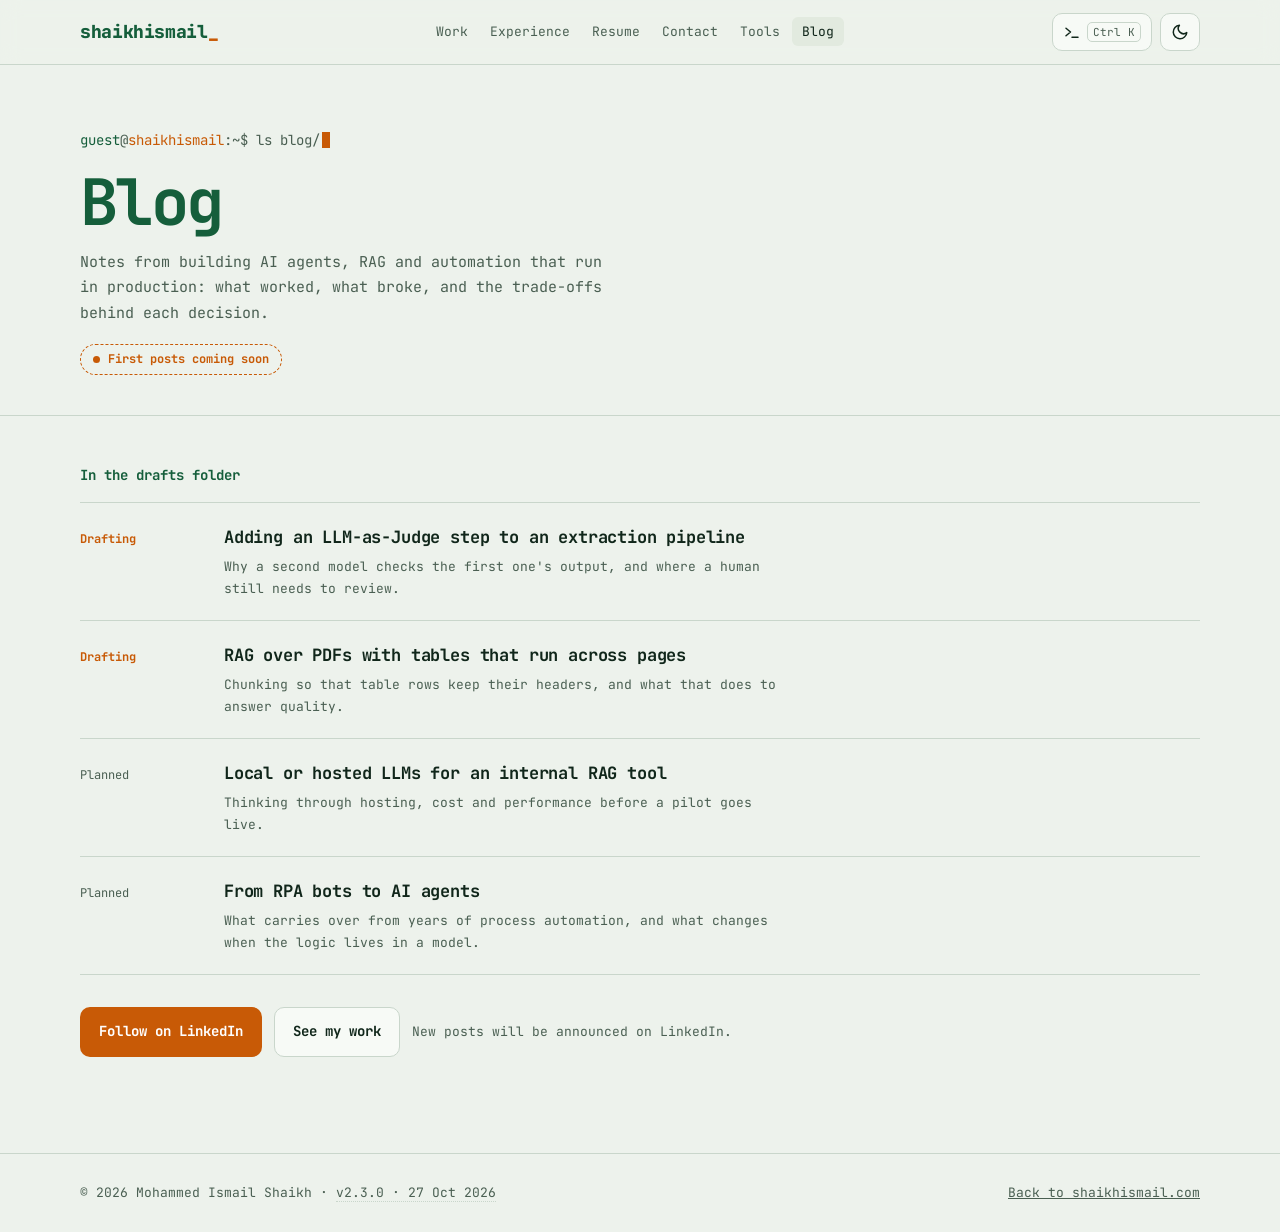
==== site/blog/index.html @ 1b47e9ee "Point free tools at tools.shaikhismail.com and link their source code Co-Authored-By: Claude Opus 5." ====
<!DOCTYPE html>
<html lang="en">
<head>
<meta charset="UTF-8">
<meta name="viewport" content="width=device-width, initial-scale=1, viewport-fit=cover">
<title>Blog — Ismail Shaikh</title>
<meta name="claude:viewport-fit-sides" content="cover">
<meta name="description" content="Notes by Ismail Shaikh on building AI agents, RAG and automation in production. Coming soon.">
<link rel="canonical" href="https://shaikhismail.com/blog/">
<meta name="theme-color" content="#155E3B">
<link rel="icon" href="data:image/svg+xml,<svg xmlns='http://www.w3.org/2000/svg' viewBox='0 0 100 100'><rect width='100' height='100' rx='22' fill='%23155E3B'/><text x='50' y='68' font-size='58' text-anchor='middle' fill='%23F5821F' font-family='monospace' font-weight='bold'>i</text></svg>">
<link rel="preconnect" href="https://fonts.googleapis.com">
<link rel="preconnect" href="https://fonts.gstatic.com" crossorigin>
<link href="https://fonts.googleapis.com/css2?family=JetBrains+Mono:wght@300;400;500;700;800&display=swap" rel="stylesheet">
<script>
  (function () {
    try {
      var t = localStorage.getItem('theme');
      if (t === 'light' || t === 'dark') document.documentElement.setAttribute('data-theme', t);
    } catch (e) {}
  })();
</script>
<link rel="stylesheet" href="../assets/css/site.css?v=2.3.0">
</head>
<body data-base="../">

<header class="site">
  <nav class="wrap nav" aria-label="Main">
    <a href="../" class="logo"><span>shaikhismail</span><i>_</i></a>
    <ul id="menu">
      <li><a href="../#work">Work</a></li>
      <li><a href="../#experience">Experience</a></li>
      <li><a href="../#resume">Resume</a></li>
      <li><a href="../#contact">Contact</a></li>
      <li><a href="../tools/">Tools</a></li>
      <li><a href="./" aria-current="page">Blog</a></li>
    </ul>
    <div class="nav-right">
      <button class="icon-btn cmd-btn" id="cmdBtn" aria-label="Open command menu">
        <svg viewBox="0 0 24 24" fill="none" stroke="currentColor" stroke-width="2" stroke-linecap="round" stroke-linejoin="round"><path d="M4 17l6-5-6-5M12 19h8"/></svg>
        <span class="kbd lbl">Ctrl K</span>
      </button>
      <button class="icon-btn" id="themeBtn" aria-label="Switch light or dark theme">
        <svg class="i-moon" viewBox="0 0 24 24" fill="none" stroke="currentColor" stroke-width="2" stroke-linecap="round" stroke-linejoin="round"><path d="M21 12.8A9 9 0 1 1 11.2 3a7 7 0 0 0 9.8 9.8z"/></svg>
        <svg class="i-sun" viewBox="0 0 24 24" fill="none" stroke="currentColor" stroke-width="2" stroke-linecap="round"><circle cx="12" cy="12" r="4"/><path d="M12 2v2M12 20v2M4.9 4.9l1.4 1.4M17.7 17.7l1.4 1.4M2 12h2M20 12h2M4.9 19.1l1.4-1.4M17.7 6.3l1.4-1.4"/></svg>
      </button>
      <button class="icon-btn menu-btn" id="menuBtn" aria-label="Open menu" aria-expanded="false" aria-controls="menu">
        <svg viewBox="0 0 24 24" fill="none" stroke="currentColor" stroke-width="2" stroke-linecap="round"><path d="M4 7h16M4 12h16M4 17h16"/></svg>
      </button>
    </div>
  </nav>
</header>

<main>
  <section class="page-hero">
    <div class="wrap">
      <div class="prompt" aria-hidden="true"><span class="u">guest</span>@<span class="d">shaikhismail</span>:~$ ls blog/<span class="caret"></span></div>
      <h1>Blog</h1>
      <p>Notes from building AI agents, RAG and automation that run in production: what worked, what broke, and the trade-offs behind each decision.</p>
      <span class="soon-pill"><span class="dot"></span>First posts coming soon</span>
    </div>
  </section>
  <section style="padding-top:48px">
    <div class="wrap">
      <h2 class="sub">In the drafts folder</h2>
      <ul class="drafts">
        <li><span class="st"><b>Drafting</b></span><div><h3>Adding an LLM-as-Judge step to an extraction pipeline</h3><p>Why a second model checks the first one's output, and where a human still needs to review.</p></div></li>
        <li><span class="st"><b>Drafting</b></span><div><h3>RAG over PDFs with tables that run across pages</h3><p>Chunking so that table rows keep their headers, and what that does to answer quality.</p></div></li>
        <li><span class="st">Planned</span><div><h3>Local or hosted LLMs for an internal RAG tool</h3><p>Thinking through hosting, cost and performance before a pilot goes live.</p></div></li>
        <li><span class="st">Planned</span><div><h3>From RPA bots to AI agents</h3><p>What carries over from years of process automation, and what changes when the logic lives in a model.</p></div></li>
      </ul>
      <div class="follow">
        <a class="btn btn-primary" href="https://www.linkedin.com/in/iamismail" target="_blank" rel="noopener">Follow on LinkedIn</a>
        <a class="btn btn-quiet" href="../#work">See my work</a>
        <span>New posts will be announced on LinkedIn.</span>
      </div>
    </div>
  </section>
</main>

<footer class="site">
  <div class="wrap">
    <span>&copy; <span id="yr">2026</span> Mohammed Ismail Shaikh · <a id="ver" class="ver" href="https://github.com/mdism/mdism/blob/main/CHANGELOG.md" target="_blank" rel="noopener" title="What changed in this version">v2.3.0</a></span>
    <span><a href="../">Back to shaikhismail.com</a></span>
  </div>
</footer>

<script src="../assets/js/site.js?v=2.3.0"></script>
</body>
</html>
---- site/assets/css/site.css ----
/* shaikhismail.com — shared styles
   Layout: terminal-paper grid, monospace throughout, one accent (orange) for actions.
   Light = pale sage paper + forest ink. Dark = deep forest + mint. */

/* ============ TOKENS ============ */
:root {
  --bg:        #EDF2EC;   /* pale sage paper */
  --bg-alt:    #E2EADF;
  --surface:   #F7FAF6;
  --ink:       #10261A;   /* deep forest ink */
  --ink-soft:  #4A5F52;
  --line:      #C9D6CB;
  --green:     #155E3B;   /* primary */
  --green-2:   #1F8A57;
  --orange:    #C85A06;   /* accent (darkened slightly for contrast on paper) */
  --orange-ink:#FFFFFF;
  --grid:      rgba(21, 94, 59, .09);
  --term-bg:   #10261A;   /* terminal panel stays dark in both themes */
  --term-ink:  #D8E9DD;
  --term-dim:  #8DA898;
  --term-ok:   #6FDCA6;
  --term-warn: #FFB067;
  --term-line: #24402F;
  --scrim:     rgba(16, 38, 26, .45);
  --font:      'JetBrains Mono', ui-monospace, 'SFMono-Regular', Menlo, Consolas, 'DejaVu Sans Mono', monospace;
  color-scheme: light;
}
@media (prefers-color-scheme: dark) {
  :root:not([data-theme="light"]) {
    --bg:        #0E1A14;
    --bg-alt:    #12221A;
    --surface:   #152A1F;
    --ink:       #E3EFE6;
    --ink-soft:  #93AB9C;
    --line:      #25402F;
    --green:     #5FD39A;
    --green-2:   #3FB57C;
    --orange:    #FF9A3D;
    --orange-ink:#1A0F05;
    --grid:      rgba(95, 211, 154, .07);
    --term-bg:   #08110C;
    --term-ink:  #D8E9DD;
    --term-dim:  #7F9A8A;
    --term-ok:   #6FDCA6;
    --term-warn: #FFB067;
    --term-line: #1F3628;
    --scrim:     rgba(0, 0, 0, .6);
    color-scheme: dark;
  }
}
:root[data-theme="dark"] {
  --bg:        #0E1A14;
  --bg-alt:    #12221A;
  --surface:   #152A1F;
  --ink:       #E3EFE6;
  --ink-soft:  #93AB9C;
  --line:      #25402F;
  --green:     #5FD39A;
  --green-2:   #3FB57C;
  --orange:    #FF9A3D;
  --orange-ink:#1A0F05;
  --grid:      rgba(95, 211, 154, .07);
  --term-bg:   #08110C;
  --term-ink:  #D8E9DD;
  --term-dim:  #7F9A8A;
  --term-ok:   #6FDCA6;
  --term-warn: #FFB067;
  --term-line: #1F3628;
  --scrim:     rgba(0, 0, 0, .6);
  color-scheme: dark;
}

/* ============ BASE ============ */
*, *::before, *::after { box-sizing: border-box; }
:root {
  padding-top: env(safe-area-inset-top, 0px);
  padding-bottom: env(safe-area-inset-bottom, 0px);
}
html { scroll-behavior: smooth; scroll-padding-top: calc(72px + env(safe-area-inset-top, 0px)); }
body {
  margin: 0;
  background: var(--bg);
  color: var(--ink);
  font-family: var(--font);
  font-size: 15px;
  line-height: 1.7;
  -webkit-font-smoothing: antialiased;
  transition: background-color .25s, color .25s;
}
body::before {
  content: ""; position: fixed; inset: 0 0 auto; height: env(safe-area-inset-top, 0px);
  z-index: 30; background: var(--bg);
}
img { max-width: 100%; height: auto; }
a { color: inherit; }
::selection { background: var(--orange); color: var(--orange-ink); }
:focus-visible { outline: 2px solid var(--orange); outline-offset: 3px; border-radius: 4px; }
h1, h2, h3, h4 { text-wrap: balance; }
[hidden] { display: none !important; }

.wrap {
  width: 100%; max-width: calc(1120px + 40px); margin-inline: auto;
  padding-left: max(20px, env(safe-area-inset-left, 0px));
  padding-right: max(20px, env(safe-area-inset-right, 0px));
}
section { padding-block: 96px; }
.sec-head { display: grid; grid-template-columns: 220px 1fr; gap: 32px; margin-bottom: 48px; align-items: baseline; }
.sec-head .path { color: var(--ink-soft); font-size: 13px; }
.sec-head .path b { color: var(--green); font-weight: 500; }
.sec-head h2 { margin: 0; font-size: clamp(26px, 3.4vw, 38px); font-weight: 700; letter-spacing: -.02em; line-height: 1.2; max-width: 24ch; }
.indent { margin-left: 252px; }
.sub { font-size: 14px; font-weight: 700; color: var(--green); margin: 0 0 14px; }
.muted { color: var(--ink-soft); }

/* ============ HEADER ============ */
header.site {
  position: sticky; top: env(safe-area-inset-top, 0px); z-index: 20;
  background: color-mix(in srgb, var(--bg) 85%, transparent);
  backdrop-filter: blur(10px); -webkit-backdrop-filter: blur(10px);
  border-bottom: 1px solid var(--line);
}
.nav { display: flex; align-items: center; justify-content: space-between; height: 64px; gap: 16px; }
.logo { font-weight: 800; font-size: 18px; text-decoration: none; letter-spacing: -.02em; white-space: nowrap; }
.logo span { color: var(--green); }
.logo i { font-style: normal; color: var(--orange); animation: blink 1.1s steps(1) infinite; }
.nav ul { list-style: none; display: flex; gap: 2px; margin: 0; padding: 0; }
.nav ul a { text-decoration: none; font-size: 13px; color: var(--ink-soft); padding: 6px 10px; border-radius: 6px; }
.nav ul a:hover, .nav ul a[aria-current="page"] { color: var(--ink); background: var(--bg-alt); }
.nav-right { display: flex; align-items: center; gap: 8px; }
.icon-btn {
  height: 38px; min-width: 38px; display: inline-grid; place-items: center; grid-auto-flow: column; gap: 6px;
  border: 1px solid var(--line); border-radius: 10px; background: var(--surface);
  color: var(--ink); cursor: pointer; padding: 0 10px; font: inherit; font-size: 12px;
}
.icon-btn:hover { border-color: var(--green); }
.icon-btn svg { width: 18px; height: 18px; }
.kbd { font-size: 11px; color: var(--ink-soft); border: 1px solid var(--line); border-radius: 5px; padding: 0 5px; line-height: 18px; }
.i-sun { display: none; }
:root[data-theme="dark"] .i-sun { display: block; }
:root[data-theme="dark"] .i-moon { display: none; }
@media (prefers-color-scheme: dark) {
  :root:not([data-theme="light"]) .i-sun { display: block; }
  :root:not([data-theme="light"]) .i-moon { display: none; }
}
.menu-btn { display: none; }

/* ============ BUTTONS ============ */
.cta-row { display: flex; flex-wrap: wrap; gap: 12px; }
.btn {
  display: inline-flex; align-items: center; gap: 10px;
  font: inherit; font-size: 14px; font-weight: 700; text-decoration: none;
  padding: 12px 18px; border-radius: 10px; border: 1.5px solid transparent; cursor: pointer;
  transition: transform .15s, background-color .15s, border-color .15s, color .15s;
}
.btn:active { transform: translateY(1px); }
.btn svg { width: 16px; height: 16px; flex-shrink: 0; }
.btn-primary { background: var(--orange); color: var(--orange-ink); }
.btn-primary:hover { filter: brightness(1.06); }
.btn-ghost { border-color: var(--ink); color: var(--ink); }
.btn-ghost:hover { background: var(--ink); color: var(--bg); }
.btn-quiet { border-color: var(--line); background: var(--surface); color: var(--ink); }
.btn-quiet:hover { border-color: var(--green); color: var(--green); }

/* ============ HERO ============ */
.hero {
  padding-block: 72px 64px;
  background-image:
    linear-gradient(var(--grid) 1px, transparent 1px),
    linear-gradient(90deg, var(--grid) 1px, transparent 1px);
  background-size: 32px 32px;
  background-position: -1px -1px;
  border-bottom: 1px solid var(--line);
}
.hero-grid { display: grid; grid-template-columns: minmax(0, 1.05fr) minmax(0, .95fr); gap: 48px; align-items: center; }
.prompt { font-size: 14px; color: var(--ink-soft); margin-bottom: 16px; min-height: 1.7em; }
.prompt .u { color: var(--green); }
.prompt .d { color: var(--orange); }
.caret { display: inline-block; width: .6em; height: 1.1em; background: var(--orange); vertical-align: -.18em; margin-left: 2px; animation: blink 1.1s steps(1) infinite; }
@keyframes blink { 50% { opacity: 0; } }
.hero h1 {
  margin: 0;
  font-size: clamp(54px, 9.2vw, 118px);
  line-height: .9; font-weight: 800; letter-spacing: -.06em;
  color: var(--green);
}
.hero h1 .brace { color: var(--ink-soft); font-weight: 300; }
.hero .role { margin: 22px 0 0; font-size: clamp(16px, 1.9vw, 20px); font-weight: 700; }
.hero .role .sep { color: var(--orange); font-weight: 400; }
.hero .intro { margin: 12px 0 0; max-width: 56ch; color: var(--ink-soft); }
.hero .cta-row { margin-top: 30px; }

/* ============ AGENT TERMINAL ============ */
.term {
  background: var(--term-bg); color: var(--term-ink); border-radius: 14px;
  border: 1px solid var(--term-line);
  box-shadow: 0 24px 60px -30px rgba(0,0,0,.55);
  font-size: 13px; line-height: 1.65; overflow: hidden; min-width: 0;
}
.term-bar { display: flex; align-items: center; gap: 8px; padding: 10px 14px; border-bottom: 1px solid var(--term-line); }
.term-bar .dots { display: flex; gap: 6px; }
.term-bar .dots span { width: 10px; height: 10px; border-radius: 50%; background: var(--term-line); }
.term-bar .t { color: var(--term-dim); font-size: 12px; flex: 1; text-align: center; overflow: hidden; text-overflow: ellipsis; white-space: nowrap; }
.term-bar button {
  font: inherit; font-size: 11px; color: var(--term-dim); background: transparent;
  border: 1px solid var(--term-line); border-radius: 6px; padding: 2px 8px; cursor: pointer;
}
.term-bar button:hover { color: var(--term-ink); border-color: var(--term-dim); }
.term-body { padding: 14px 16px 16px; min-height: 262px; overflow-x: auto; }
.term-body .ln { white-space: pre-wrap; word-break: break-word; }
.term-body .cmd { color: var(--term-ink); }
.term-body .cmd b { color: var(--term-ok); font-weight: 500; }
.term-body .stg { color: var(--term-warn); }
.term-body .ok { color: var(--term-ok); }
.term-body .dim { color: var(--term-dim); }
.term-body .done { color: var(--term-ok); font-weight: 700; margin-top: 6px; }
.term-foot { padding: 8px 16px; border-top: 1px solid var(--term-line); color: var(--term-dim); font-size: 11px; display: flex; justify-content: space-between; gap: 12px; flex-wrap: wrap; }
.term-foot a { color: var(--term-ok); text-decoration: none; }

/* ============ STATS ============ */
.stats { list-style: none; margin: 0; padding: 0; display: grid; grid-template-columns: repeat(5, minmax(0, 1fr)); border-bottom: 1px solid var(--line); }
.stats li { padding: 26px 20px 24px 0; display: flex; flex-direction: column; gap: 4px; }
.stats li + li { padding-left: 20px; border-left: 1px solid var(--line); }
.stats b { font-size: clamp(22px, 2.6vw, 30px); font-weight: 800; letter-spacing: -.03em; color: var(--green); font-variant-numeric: tabular-nums; line-height: 1.15; }
.stats span { font-size: 12px; color: var(--ink-soft); line-height: 1.45; }

/* ============ WORK ============ */
.features { display: grid; gap: 16px; }
.feature {
  display: grid; grid-template-columns: minmax(0, 1fr) minmax(0, 1.25fr); gap: 32px;
  padding: 28px; background: var(--surface); border: 1px solid var(--line); border-radius: 16px;
}
.feature .kicker { display: flex; flex-wrap: wrap; gap: 8px; align-items: center; font-size: 12px; margin-bottom: 10px; }
.pill { font-size: 11px; font-weight: 700; padding: 3px 9px; border-radius: 999px; white-space: nowrap; }
.pill.live { background: var(--green); color: var(--bg); }
.pill.open { border: 1px solid var(--green); color: var(--green); }
.pill.note { border: 1px dashed var(--line); color: var(--ink-soft); font-weight: 500; }
.feature h3 { margin: 0 0 10px; font-size: clamp(20px, 2.2vw, 24px); font-weight: 800; letter-spacing: -.02em; line-height: 1.25; }
.feature .result { margin: 0 0 12px; font-weight: 700; color: var(--orange); font-size: 14px; }
.feature p { margin: 0; color: var(--ink-soft); font-size: 14px; }
.feature .links { margin-top: 16px; display: flex; flex-wrap: wrap; gap: 10px; }
.feature .links a { font-size: 13px; font-weight: 700; color: var(--green); text-decoration: none; border-bottom: 1px solid currentColor; }
.flow { list-style: none; margin: 0; padding: 0; display: flex; flex-direction: column; gap: 0; align-self: center; min-width: 0; }
.flow li { display: grid; grid-template-columns: 26px 1fr; gap: 12px; align-items: start; position: relative; padding-bottom: 14px; }
.flow li:last-child { padding-bottom: 0; }
.flow li::before { content: ""; position: absolute; left: 12px; top: 22px; bottom: 0; width: 2px; background: var(--line); }
.flow li:last-child::before { display: none; }
.flow .n {
  width: 26px; height: 26px; border-radius: 8px; display: grid; place-items: center; font-size: 11px; font-weight: 800;
  background: color-mix(in srgb, var(--green) 14%, transparent); color: var(--green); position: relative; z-index: 1;
}
.flow li.hl .n { background: var(--orange); color: var(--orange-ink); }
.flow b { display: block; font-size: 14px; line-height: 1.4; }
.flow span { display: block; font-size: 12px; color: var(--ink-soft); line-height: 1.5; }
.stack { margin-top: 14px; display: flex; flex-wrap: wrap; gap: 6px; }
.tags { display: flex; flex-wrap: wrap; gap: 8px; }
.tag { font-size: 13px; padding: 5px 11px; border-radius: 6px; background: var(--surface); border: 1px solid var(--line); }
.stack .tag, .auto-card .tag { font-size: 12px; padding: 3px 9px; background: var(--bg); }

.auto-head { margin-top: 64px; display: flex; justify-content: space-between; align-items: baseline; gap: 16px; flex-wrap: wrap; }
.auto-grid { display: grid; grid-template-columns: repeat(2, minmax(0, 1fr)); gap: 16px; }
.auto-card { background: var(--surface); border: 1px solid var(--line); border-radius: 14px; padding: 22px; display: flex; flex-direction: column; gap: 8px; }
.auto-card .for { font-size: 12px; color: var(--orange); font-weight: 500; }
.auto-card h4 { margin: 0; font-size: 17px; font-weight: 700; }
.auto-card p { margin: 0 0 6px; font-size: 13px; color: var(--ink-soft); flex: 1; }
.mini-grid { list-style: none; margin: 16px 0 0; padding: 0; display: grid; grid-template-columns: repeat(auto-fill, minmax(240px, 1fr)); border-top: 1px solid var(--line); }
.mini-grid li { padding: 16px 16px 16px 0; border-bottom: 1px solid var(--line); display: flex; flex-direction: column; gap: 2px; }
.mini-grid b { font-size: 14px; }
.mini-grid span { font-size: 12px; color: var(--ink-soft); }
.earlier { margin-top: 40px; border-top: 1px solid var(--line); }
.earlier .row { display: grid; grid-template-columns: minmax(0, 1fr) minmax(0, 1.6fr) auto; gap: 24px; padding: 18px 0; border-bottom: 1px solid var(--line); align-items: baseline; }
.earlier h4 { margin: 0; font-size: 15px; }
.earlier p { margin: 0; font-size: 13px; color: var(--ink-soft); }
.earlier .st { font-size: 12px; color: var(--green); white-space: nowrap; }

/* ============ APPROACH ============ */
.steps { list-style: none; margin: 0 0 0 252px; padding: 0; display: grid; grid-template-columns: repeat(4, minmax(0, 1fr)); border-top: 2px solid var(--green); }
.steps li { padding: 22px 22px 8px 0; position: relative; }
.steps li::before { content: ""; position: absolute; top: -7px; left: 0; width: 12px; height: 12px; border-radius: 50%; background: var(--orange); }
.steps li + li { padding-left: 22px; border-left: 1px solid var(--line); }
.steps li + li::before { left: 22px; }
.s-num { font-size: 13px; font-weight: 700; color: var(--orange); }
.steps h3 { margin: 6px 0 8px; font-size: 18px; font-weight: 700; }
.steps p { margin: 0; font-size: 13px; color: var(--ink-soft); }

/* ============ EXPERIENCE ============ */
.arc { display: flex; flex-wrap: wrap; align-items: center; gap: 10px; margin: 0 0 28px 252px; font-size: 13px; color: var(--ink-soft); }
.arc b { color: var(--ink); font-weight: 700; padding: 4px 10px; border: 1px solid var(--line); border-radius: 999px; background: var(--surface); }
.arc b.now { border-color: var(--green); color: var(--green); }
.arc i { font-style: normal; color: var(--orange); }
.timeline { list-style: none; margin: 0; padding: 0; }
.timeline > li { display: grid; grid-template-columns: 220px 1fr; gap: 32px; padding: 26px 0; border-top: 1px solid var(--line); }
.timeline > li:last-child { border-bottom: 1px solid var(--line); }
.t-when { color: var(--orange); font-weight: 700; font-size: 14px; font-variant-numeric: tabular-nums; }
.t-when small { display: block; color: var(--ink-soft); font-weight: 400; font-size: 12px; }
.t-body h3 { margin: 0 0 4px; font-size: 19px; font-weight: 700; letter-spacing: -.01em; }
.t-body .org { margin: 0 0 8px; color: var(--green); font-size: 14px; }
.t-body p { margin: 0; color: var(--ink-soft); max-width: 66ch; }
.t-body ul { margin: 8px 0 0; padding-left: 18px; color: var(--ink-soft); max-width: 70ch; }
.t-body ul li { margin-bottom: 4px; }
.t-body ul b { color: var(--ink); font-weight: 700; }
.timeline > li.compact { padding: 16px 0; }
.timeline > li.compact h3 { font-size: 16px; }
.timeline > li.compact .org { margin: 0; }

/* ============ SKILLS ============ */
.skills { display: grid; gap: 20px; }
.skill-row { display: grid; grid-template-columns: 220px 1fr; gap: 32px; align-items: start; border-top: 1px solid var(--line); padding-top: 18px; }
.skill-row h3 { margin: 0; font-size: 13px; font-weight: 500; color: var(--green); }

/* ============ CREDENTIALS ============ */
.award {
  display: grid; grid-template-columns: auto 1fr; gap: 18px; align-items: center;
  padding: 20px 22px; border: 1.5px solid var(--orange); border-radius: 14px; background: var(--surface); margin-bottom: 28px;
}
.award .medal { width: 46px; height: 46px; border-radius: 50%; display: grid; place-items: center; background: var(--orange); color: var(--orange-ink); font-weight: 800; font-size: 13px; }
.award h3 { margin: 0; font-size: 17px; }
.award p { margin: 0; font-size: 13px; color: var(--ink-soft); }
.cert-groups { display: grid; gap: 22px; }
.cert-group { display: grid; grid-template-columns: 220px 1fr; gap: 32px; border-top: 1px solid var(--line); padding-top: 18px; }
.cert-group h3 { margin: 0; font-size: 13px; font-weight: 500; color: var(--green); }
.cert-group h3 small { display: block; color: var(--ink-soft); font-weight: 400; font-size: 12px; }
.certs { list-style: none; margin: 0; padding: 0; display: grid; grid-template-columns: repeat(auto-fill, minmax(260px, 1fr)); gap: 10px; }
.certs li { padding: 12px 14px; background: var(--surface); border: 1px solid var(--line); border-radius: 10px; font-size: 13px; font-weight: 700; line-height: 1.45; display: flex; flex-direction: column; gap: 2px; }
.certs li small { font-weight: 400; color: var(--ink-soft); font-size: 12px; }
.certs li.pending { border-style: dashed; }
.certs li.pending small { color: var(--orange); }
.edu { margin-top: 36px; }

/* ============ RESUME ============ */
#resume { background: var(--bg-alt); border-block: 1px solid var(--line); }
.resume-grid { display: grid; grid-template-columns: minmax(0, 1.3fr) minmax(0, 1fr); gap: 40px; align-items: start; }
.resume-sheet {
  display: block; background: #fff; border-radius: 6px; border: 1px solid var(--line); overflow: hidden;
  box-shadow: 0 30px 60px -36px rgba(0,0,0,.5); transition: transform .2s;
}
.resume-sheet:hover { transform: translateY(-2px); }
.resume-sheet img { display: block; width: 100%; }
.resume-side h3 { margin: 0 0 6px; font-size: 20px; letter-spacing: -.01em; }
.resume-side p { margin: 0 0 18px; color: var(--ink-soft); font-size: 14px; }
.resume-side .cta-row { flex-direction: column; align-items: stretch; }
.resume-side .btn { justify-content: center; }
.resume-meta { margin-top: 22px; display: grid; gap: 8px; font-size: 12px; color: var(--ink-soft); }
.resume-meta div { display: flex; justify-content: space-between; gap: 12px; border-bottom: 1px dashed var(--line); padding-bottom: 8px; }
.resume-meta b { color: var(--ink); font-weight: 500; text-align: right; }

/* ============ TOOLS ============ */
.tools-grid { display: grid; grid-template-columns: repeat(auto-fill, minmax(250px, 1fr)); gap: 16px; }
.tool {
  position: relative; display: flex; flex-direction: column; gap: 10px;
  padding: 22px; border-radius: 14px; background: var(--surface); border: 1px solid var(--line);
  text-decoration: none; min-height: 172px;
}
.tool.live:hover { border-color: var(--green); }
.tool .go { text-decoration: none; }
.tool .go::after { content: ""; position: absolute; inset: 0; border-radius: inherit; }
.tool .src { position: relative; z-index: 1; margin-left: auto; color: var(--green); font-weight: 700; text-decoration: none; }
.tool .src:hover { text-decoration: underline; }
.tool .ico { width: 40px; height: 40px; border-radius: 10px; display: grid; place-items: center; background: color-mix(in srgb, var(--green) 14%, transparent); color: var(--green); font-weight: 800; font-size: 15px; }
.tool h3 { margin: 0; font-size: 16px; font-weight: 700; }
.tool p { margin: 0; font-size: 13px; color: var(--ink-soft); flex: 1; }
.tool .meta { display: flex; justify-content: space-between; align-items: center; gap: 10px; font-size: 12px; }
.tool .url { color: var(--ink-soft); overflow: hidden; text-overflow: ellipsis; white-space: nowrap; }
.badge { font-size: 11px; font-weight: 700; padding: 3px 9px; border-radius: 999px; white-space: nowrap; flex-shrink: 0; }
.badge.live { background: var(--green); color: var(--bg); }
.badge.soon { border: 1px solid var(--orange); color: var(--orange); }
.tool.soon { border-style: dashed; }
.tool.soon .ico { background: color-mix(in srgb, var(--orange) 14%, transparent); color: var(--orange); }
.page-hero { padding-block: 64px 40px; border-bottom: 1px solid var(--line); }
.page-hero h1 { margin: 0; font-size: clamp(36px, 6vw, 64px); letter-spacing: -.04em; line-height: 1.05; color: var(--green); }
.page-hero p { margin: 14px 0 0; color: var(--ink-soft); max-width: 60ch; }

/* ============ CONTACT ============ */
.contact-big {
  display: inline-block; font-size: clamp(22px, 5vw, 56px); font-weight: 800; letter-spacing: -.04em;
  color: var(--green); text-decoration: none; line-height: 1.1; word-break: break-all;
  border-bottom: 4px solid var(--orange); padding-bottom: 4px;
}
.contact-big:hover { color: var(--orange); }
.socials { display: flex; flex-wrap: wrap; gap: 10px; margin-top: 32px; }
.socials a { font-size: 14px; text-decoration: none; padding: 10px 16px; border: 1px solid var(--line); border-radius: 10px; background: var(--surface); }
.socials a:hover { border-color: var(--green); color: var(--green); }

footer.site { border-top: 1px solid var(--line); padding-block: 28px; font-size: 13px; color: var(--ink-soft); }
footer.site .wrap { display: flex; justify-content: space-between; flex-wrap: wrap; gap: 12px; }
footer.site a { color: var(--ink-soft); }

/* ============ COMMAND PALETTE ============ */
.palette-scrim { position: fixed; inset: 0; z-index: 50; background: var(--scrim); display: grid; place-items: start center; padding: max(12vh, calc(env(safe-area-inset-top, 0px) + 24px)) max(16px, env(safe-area-inset-right, 0px)) 16px max(16px, env(safe-area-inset-left, 0px)); }
.palette {
  width: min(560px, 100%); background: var(--surface); color: var(--ink); border: 1px solid var(--line);
  border-radius: 14px; box-shadow: 0 30px 80px -20px rgba(0,0,0,.5); overflow: hidden;
}
.palette-input { display: flex; align-items: center; gap: 10px; padding: 14px 16px; border-bottom: 1px solid var(--line); }
.palette-input span { color: var(--green); font-weight: 700; }
.palette-input input { flex: 1; min-width: 0; font: inherit; font-size: 15px; background: transparent; border: 0; color: var(--ink); outline: none; }
.palette ul { list-style: none; margin: 0; padding: 6px; max-height: min(52vh, 420px); overflow-y: auto; }
.palette li { display: flex; justify-content: space-between; gap: 12px; padding: 9px 12px; border-radius: 8px; cursor: pointer; font-size: 14px; }
.palette li small { color: var(--ink-soft); font-size: 12px; }
.palette li[aria-selected="true"] { background: var(--bg-alt); }
.palette li[aria-selected="true"] b { color: var(--green); }
.palette li b { font-weight: 500; }
.palette .empty { padding: 14px 16px; color: var(--ink-soft); font-size: 13px; }
.palette-foot { display: flex; gap: 14px; padding: 8px 14px; border-top: 1px solid var(--line); font-size: 11px; color: var(--ink-soft); }

/* ============ RESPONSIVE ============ */
@media (max-width: 1080px) {
  .nav ul a { padding: 6px 7px; }
  .stats { grid-template-columns: repeat(3, minmax(0, 1fr)); }
  .stats li:nth-child(4) { padding-left: 0; border-left: 0; }
  .stats li:nth-child(n+4) { border-top: 1px solid var(--line); }
}
@media (max-width: 960px) {
  .hero-grid { grid-template-columns: minmax(0, 1fr); gap: 36px; }
  .feature { grid-template-columns: minmax(0, 1fr); gap: 22px; }
}
@media (max-width: 860px) {
  section { padding-block: 72px; }
  .sec-head, .timeline > li, .skill-row, .cert-group { grid-template-columns: minmax(0, 1fr); gap: 10px; }
  .sec-head { margin-bottom: 32px; }
  .indent, .arc { margin-left: 0; }
  .auto-grid, .resume-grid { grid-template-columns: minmax(0, 1fr); }
  .earlier .row { grid-template-columns: minmax(0, 1fr); gap: 4px; }
  .steps { margin-left: 0; grid-template-columns: minmax(0, 1fr); border-top: 0; border-left: 2px solid var(--green); }
  .steps li, .steps li + li { padding: 0 0 26px 24px; border-left: 0; }
  .steps li::before, .steps li + li::before { top: 4px; left: -7px; }
  .menu-btn { display: inline-grid; }
  .cmd-btn .lbl { display: none; }
  .nav ul {
    position: absolute; top: 64px; left: 0; right: 0; flex-direction: column; gap: 0;
    background: var(--bg); border-bottom: 1px solid var(--line);
    padding: 8px max(20px, env(safe-area-inset-right, 0px)) 16px max(20px, env(safe-area-inset-left, 0px));
    display: none;
  }
  .nav ul.open { display: flex; }
  .nav ul a { display: block; padding: 12px 4px; font-size: 15px; }
}
@media (max-width: 560px) {
  .stats { grid-template-columns: repeat(2, minmax(0, 1fr)); }
  .stats li, .stats li + li { padding: 18px 12px 18px 0; border-left: 0; }
  .stats li:nth-child(even) { padding-left: 12px; border-left: 1px solid var(--line); }
  .stats li:nth-child(n+3) { border-top: 1px solid var(--line); }
  .stats li:nth-child(5) { grid-column: 1 / -1; }
  .feature { padding: 22px 18px; }
  .term { font-size: 12px; }
  .term-body { min-height: 300px; }
}
@media (prefers-reduced-motion: reduce) {
  html { scroll-behavior: auto; }
  *, *::before, *::after { animation: none !important; transition: none !important; }
}

/* ============ VERSION (footer) ============ */
footer.site .ver { text-decoration: none; font-variant-numeric: tabular-nums; border-bottom: 1px dotted var(--line); }
footer.site .ver:hover { color: var(--green); border-bottom-color: var(--green); }

/* ============ BLOG (coming soon) ============ */
.soon-pill { display: inline-flex; align-items: center; gap: 8px; margin-top: 18px; font-size: 12px; font-weight: 700; color: var(--orange); border: 1px dashed var(--orange); border-radius: 999px; padding: 4px 12px; }
.soon-pill .dot { width: 7px; height: 7px; border-radius: 50%; background: var(--orange); animation: blink 1.4s steps(1) infinite; }
.drafts { list-style: none; margin: 0; padding: 0; border-top: 1px solid var(--line); }
.drafts li { display: grid; grid-template-columns: 120px minmax(0, 1fr); gap: 24px; padding: 20px 0; border-bottom: 1px solid var(--line); align-items: baseline; }
.drafts .st { font-size: 12px; color: var(--ink-soft); }
.drafts .st b { color: var(--orange); font-weight: 700; }
.drafts h3 { margin: 0 0 4px; font-size: 17px; letter-spacing: -.01em; }
.drafts p { margin: 0; font-size: 13px; color: var(--ink-soft); max-width: 70ch; }
.follow { margin-top: 32px; display: flex; flex-wrap: wrap; gap: 12px; align-items: center; }
.follow span { font-size: 13px; color: var(--ink-soft); }
@media (max-width: 560px) { .drafts li { grid-template-columns: minmax(0, 1fr); gap: 4px; } }
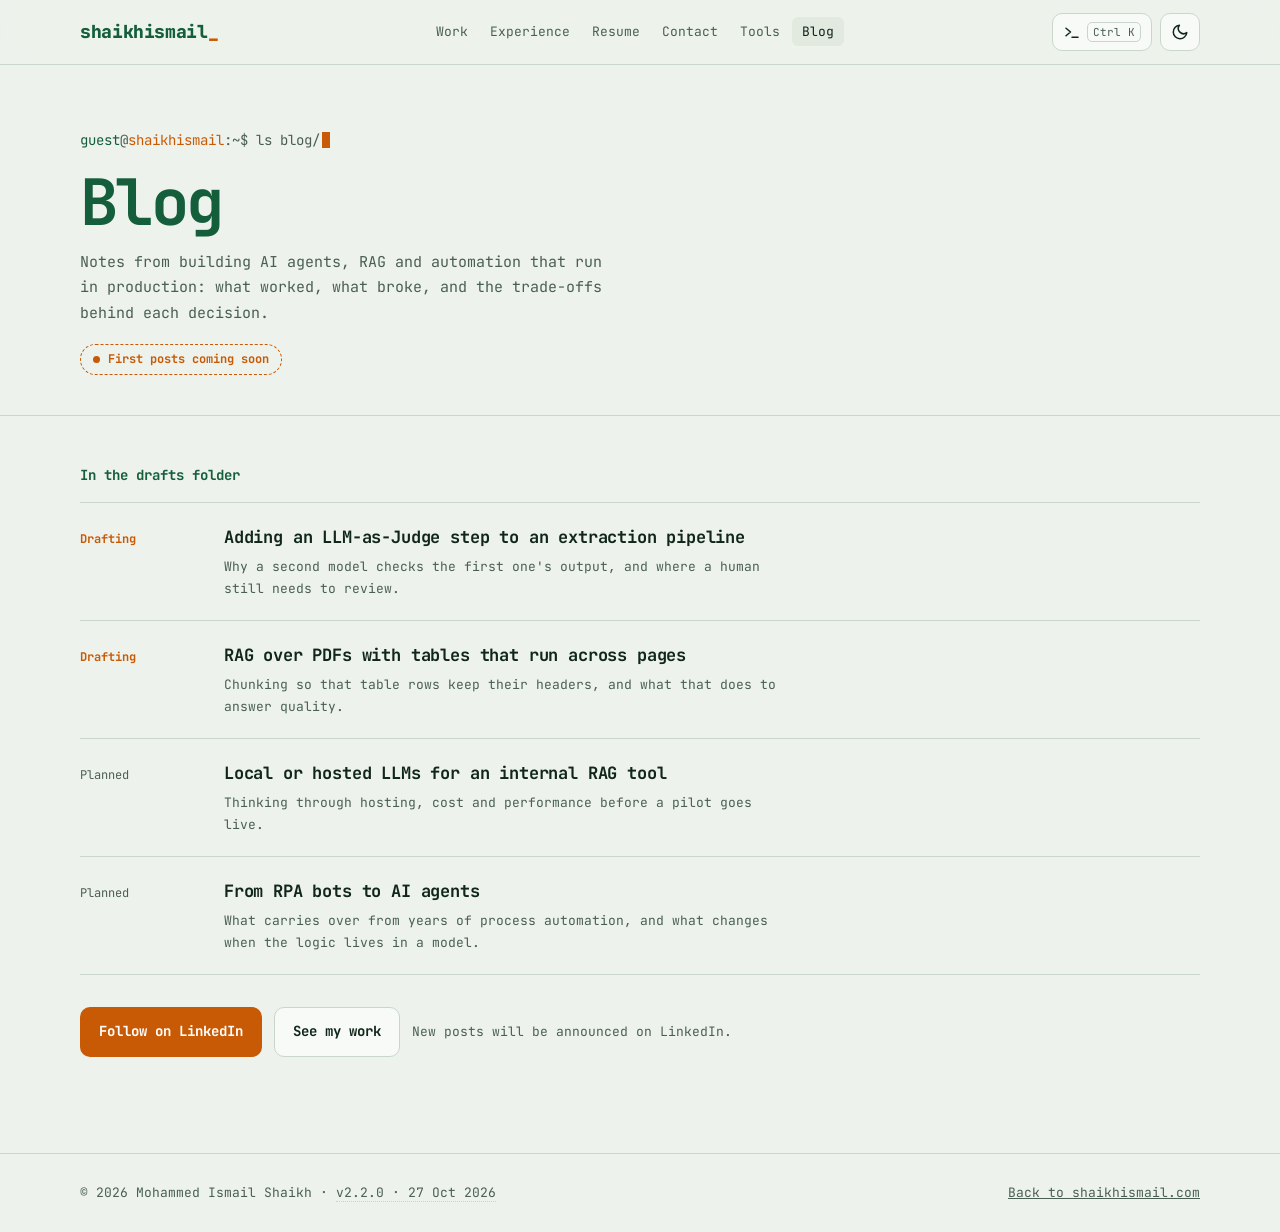
==== commit fbc7bc93: "Merge branch 'website-v2' of https://github.com/mdism/mdism into website-v2" ====
--- a/site/blog/index.html
+++ b/site/blog/index.html
@@ -20,7 +20,7 @@
     } catch (e) {}
   })();
 </script>
-<link rel="stylesheet" href="../assets/css/site.css?v=2.3.0">
+<link rel="stylesheet" href="../assets/css/site.css?v=2.2.0">
 </head>
 <body data-base="../">
 
@@ -80,11 +80,11 @@
 
 <footer class="site">
   <div class="wrap">
-    <span>&copy; <span id="yr">2026</span> Mohammed Ismail Shaikh · <a id="ver" class="ver" href="https://github.com/mdism/mdism/blob/main/CHANGELOG.md" target="_blank" rel="noopener" title="What changed in this version">v2.3.0</a></span>
+    <span>&copy; <span id="yr">2026</span> Mohammed Ismail Shaikh · <a id="ver" class="ver" href="https://github.com/mdism/mdism/blob/main/CHANGELOG.md" target="_blank" rel="noopener" title="What changed in this version">v2.2.0</a></span>
     <span><a href="../">Back to shaikhismail.com</a></span>
   </div>
 </footer>
 
-<script src="../assets/js/site.js?v=2.3.0"></script>
+<script src="../assets/js/site.js?v=2.2.0"></script>
 </body>
 </html>
--- a/site/assets/css/site.css
+++ b/site/assets/css/site.css
@@ -350,11 +350,7 @@
   padding: 22px; border-radius: 14px; background: var(--surface); border: 1px solid var(--line);
   text-decoration: none; min-height: 172px;
 }
-.tool.live:hover { border-color: var(--green); }
-.tool .go { text-decoration: none; }
-.tool .go::after { content: ""; position: absolute; inset: 0; border-radius: inherit; }
-.tool .src { position: relative; z-index: 1; margin-left: auto; color: var(--green); font-weight: 700; text-decoration: none; }
-.tool .src:hover { text-decoration: underline; }
+a.tool:hover { border-color: var(--green); }
 .tool .ico { width: 40px; height: 40px; border-radius: 10px; display: grid; place-items: center; background: color-mix(in srgb, var(--green) 14%, transparent); color: var(--green); font-weight: 800; font-size: 15px; }
 .tool h3 { margin: 0; font-size: 16px; font-weight: 700; }
 .tool p { margin: 0; font-size: 13px; color: var(--ink-soft); flex: 1; }
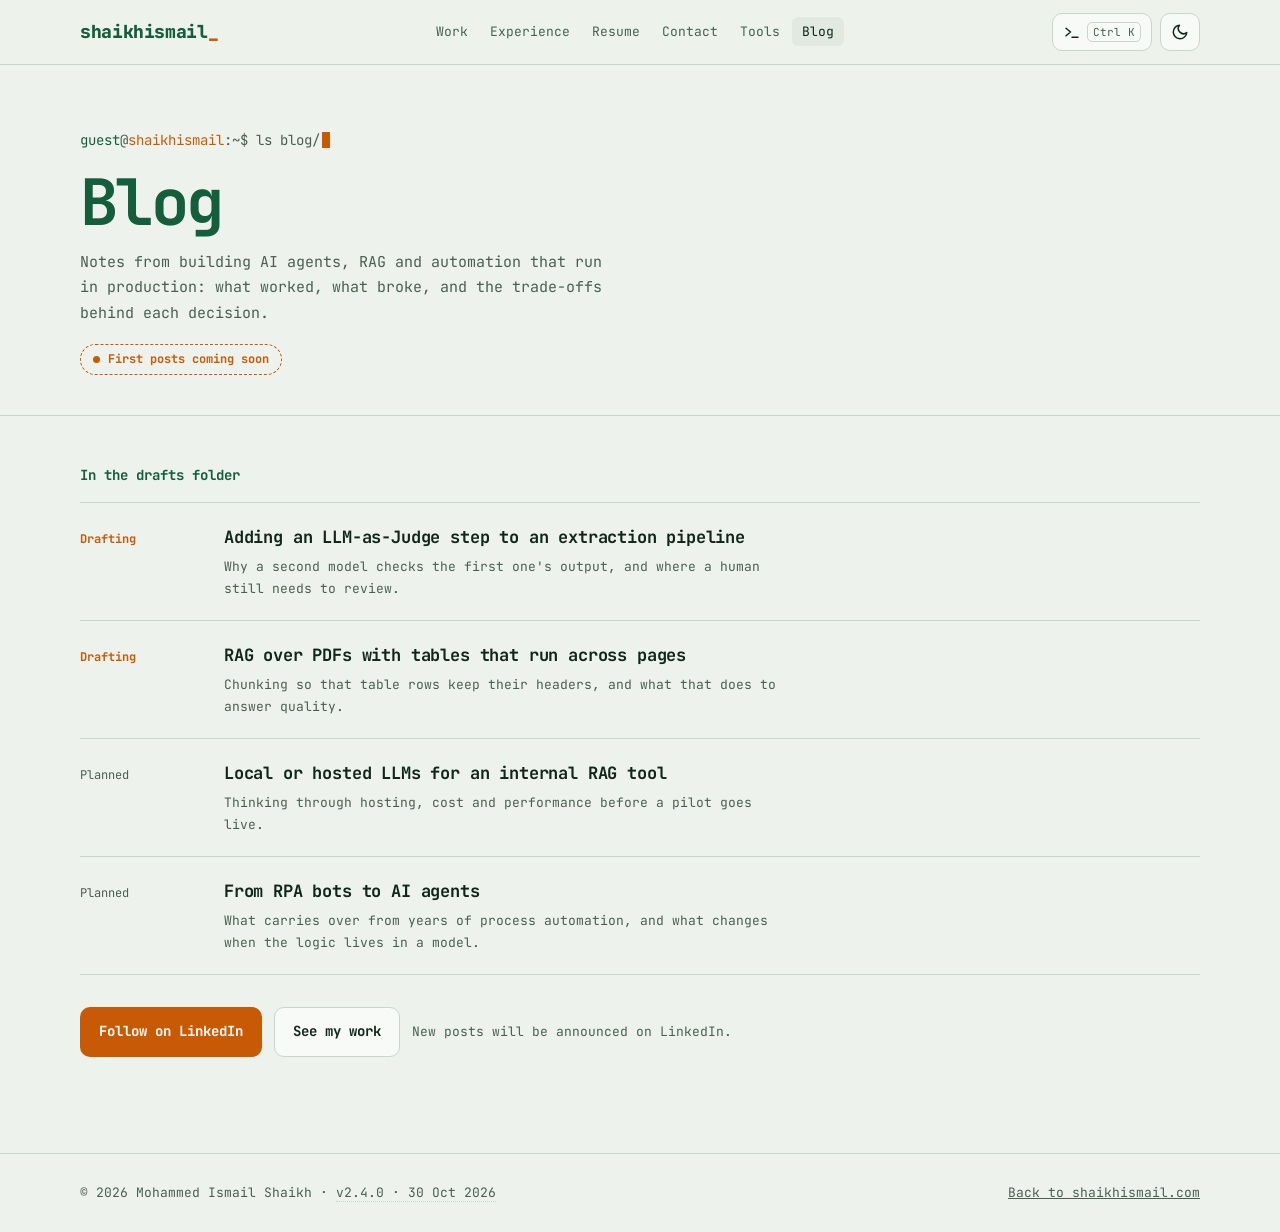
==== commit 1d2a28a0: "Add Tools to the main menu and list PDF Merge and PDF Split - Home page menu now links to the free t" ====
--- a/site/blog/index.html
+++ b/site/blog/index.html
@@ -20,7 +20,7 @@
     } catch (e) {}
   })();
 </script>
-<link rel="stylesheet" href="../assets/css/site.css?v=2.2.0">
+<link rel="stylesheet" href="../assets/css/site.css?v=2.4.0">
 </head>
 <body data-base="../">
 
@@ -80,11 +80,11 @@
 
 <footer class="site">
   <div class="wrap">
-    <span>&copy; <span id="yr">2026</span> Mohammed Ismail Shaikh · <a id="ver" class="ver" href="https://github.com/mdism/mdism/blob/main/CHANGELOG.md" target="_blank" rel="noopener" title="What changed in this version">v2.2.0</a></span>
+    <span>&copy; <span id="yr">2026</span> Mohammed Ismail Shaikh · <a id="ver" class="ver" href="https://github.com/mdism/mdism/blob/main/CHANGELOG.md" target="_blank" rel="noopener" title="What changed in this version">v2.4.0</a></span>
     <span><a href="../">Back to shaikhismail.com</a></span>
   </div>
 </footer>
 
-<script src="../assets/js/site.js?v=2.2.0"></script>
+<script src="../assets/js/site.js?v=2.4.0"></script>
 </body>
 </html>
--- a/site/assets/css/site.css
+++ b/site/assets/css/site.css
@@ -350,7 +350,11 @@
   padding: 22px; border-radius: 14px; background: var(--surface); border: 1px solid var(--line);
   text-decoration: none; min-height: 172px;
 }
-a.tool:hover { border-color: var(--green); }
+.tool.live:hover { border-color: var(--green); }
+.tool .go { text-decoration: none; }
+.tool .go::after { content: ""; position: absolute; inset: 0; border-radius: inherit; }
+.tool .src { position: relative; z-index: 1; margin-left: auto; color: var(--green); font-weight: 700; text-decoration: none; }
+.tool .src:hover { text-decoration: underline; }
 .tool .ico { width: 40px; height: 40px; border-radius: 10px; display: grid; place-items: center; background: color-mix(in srgb, var(--green) 14%, transparent); color: var(--green); font-weight: 800; font-size: 15px; }
 .tool h3 { margin: 0; font-size: 16px; font-weight: 700; }
 .tool p { margin: 0; font-size: 13px; color: var(--ink-soft); flex: 1; }
@@ -401,6 +405,7 @@
 /* ============ RESPONSIVE ============ */
 @media (max-width: 1080px) {
   .nav ul a { padding: 6px 7px; }
+  .cmd-btn .lbl { display: none; } /* room for the full menu */
   .stats { grid-template-columns: repeat(3, minmax(0, 1fr)); }
   .stats li:nth-child(4) { padding-left: 0; border-left: 0; }
   .stats li:nth-child(n+4) { border-top: 1px solid var(--line); }
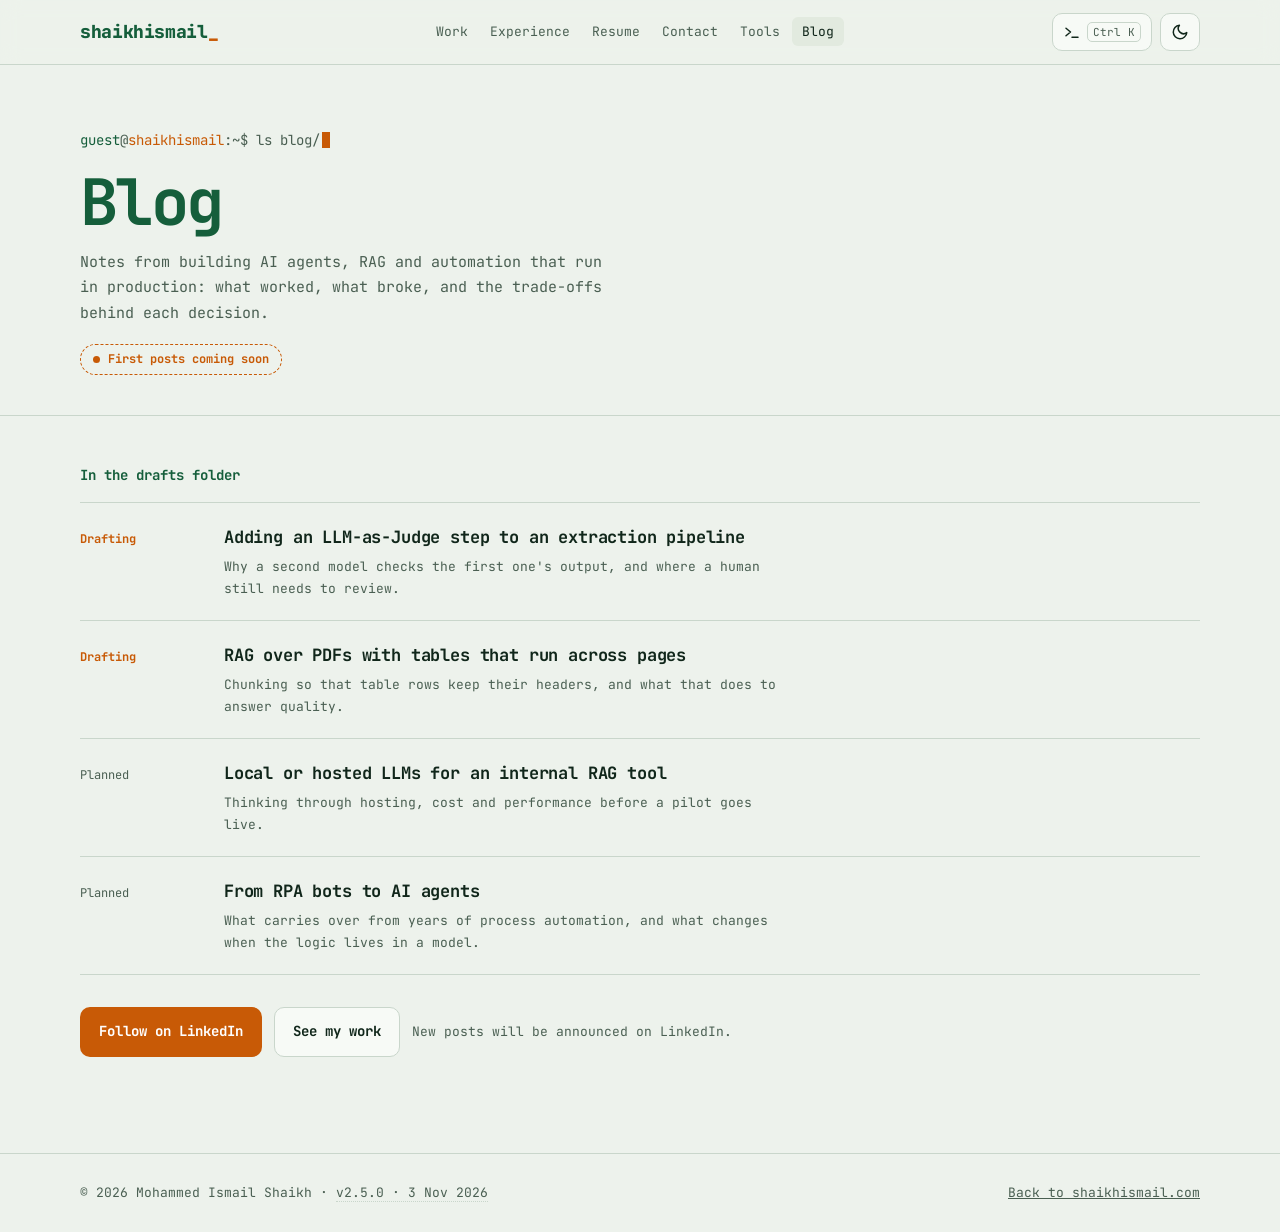
==== commit 4def8053: "updated" ====
--- a/site/blog/index.html
+++ b/site/blog/index.html
@@ -20,7 +20,7 @@
     } catch (e) {}
   })();
 </script>
-<link rel="stylesheet" href="../assets/css/site.css?v=2.4.0">
+<link rel="stylesheet" href="../assets/css/site.css?v=2.5.0">
 </head>
 <body data-base="../">
 
@@ -80,11 +80,11 @@
 
 <footer class="site">
   <div class="wrap">
-    <span>&copy; <span id="yr">2026</span> Mohammed Ismail Shaikh · <a id="ver" class="ver" href="https://github.com/mdism/mdism/blob/main/CHANGELOG.md" target="_blank" rel="noopener" title="What changed in this version">v2.4.0</a></span>
+    <span>&copy; <span id="yr">2026</span> Mohammed Ismail Shaikh · <a id="ver" class="ver" href="https://github.com/mdism/mdism/blob/main/CHANGELOG.md" target="_blank" rel="noopener" title="What changed in this version">v2.5.0</a></span>
     <span><a href="../">Back to shaikhismail.com</a></span>
   </div>
 </footer>
 
-<script src="../assets/js/site.js?v=2.4.0"></script>
+<script src="../assets/js/site.js?v=2.5.0"></script>
 </body>
 </html>
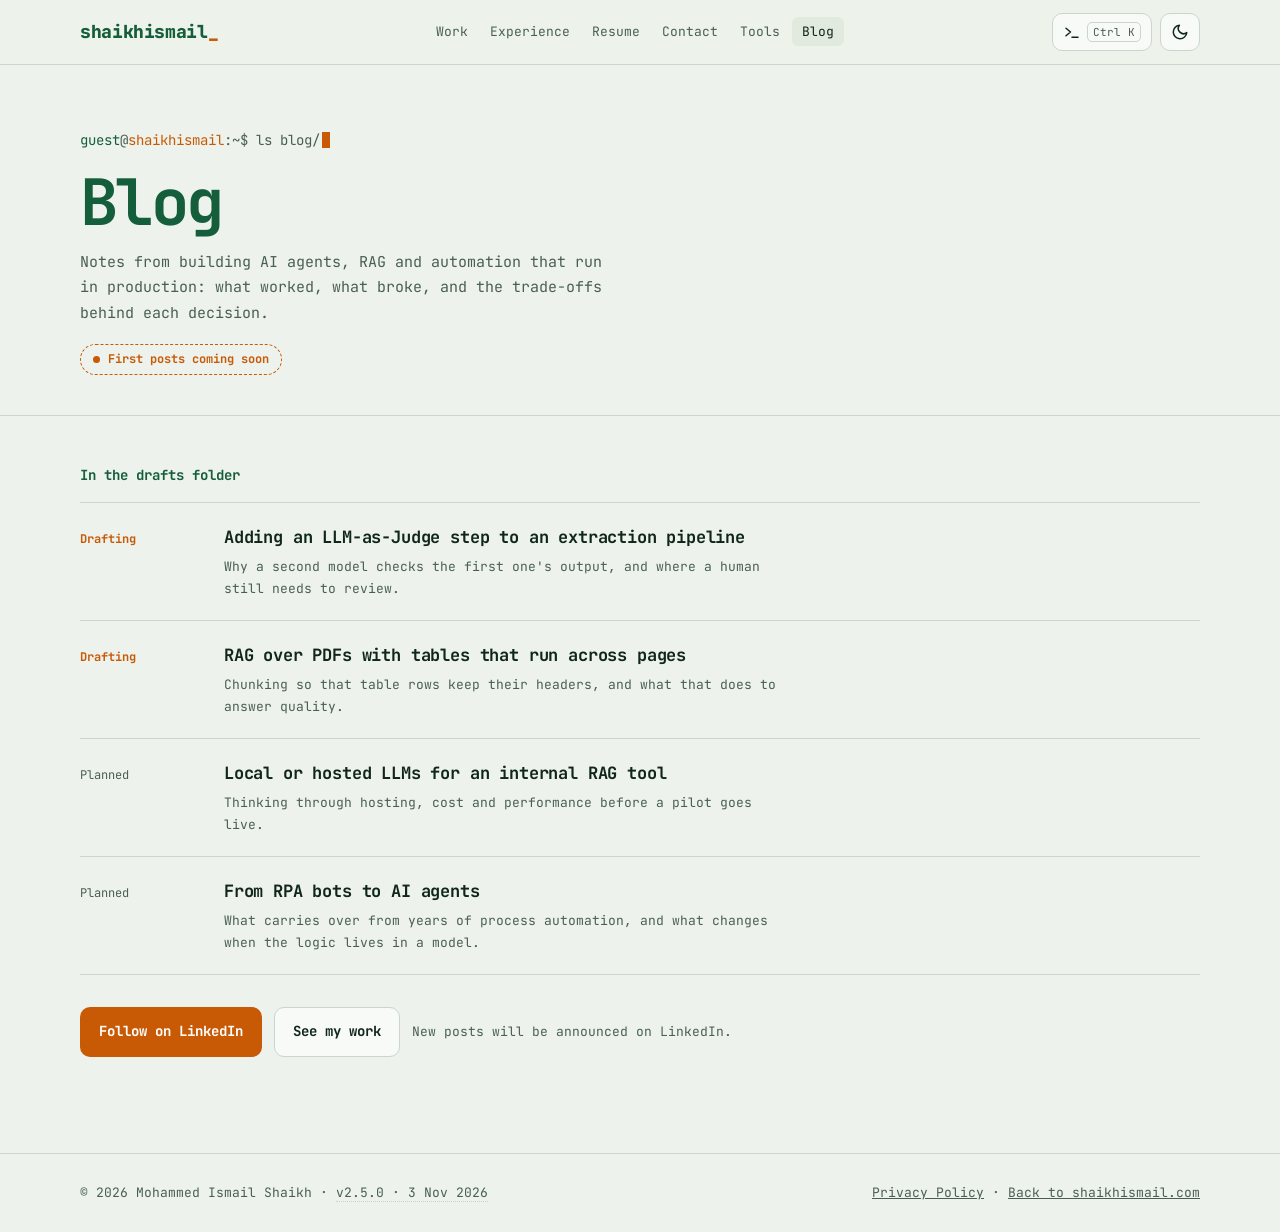
==== commit f0ea1166: "Add draft privacy policy page and footer links Co-Authored-By: Claude Sonnet 5.5 <noreply@anthropic." ====
--- a/site/blog/index.html
+++ b/site/blog/index.html
@@ -81,7 +81,7 @@
 <footer class="site">
   <div class="wrap">
     <span>&copy; <span id="yr">2026</span> Mohammed Ismail Shaikh · <a id="ver" class="ver" href="https://github.com/mdism/mdism/blob/main/CHANGELOG.md" target="_blank" rel="noopener" title="What changed in this version">v2.5.0</a></span>
-    <span><a href="../">Back to shaikhismail.com</a></span>
+    <span><a href="../privacy/">Privacy Policy</a> · <a href="../">Back to shaikhismail.com</a></span>
   </div>
 </footer>
 
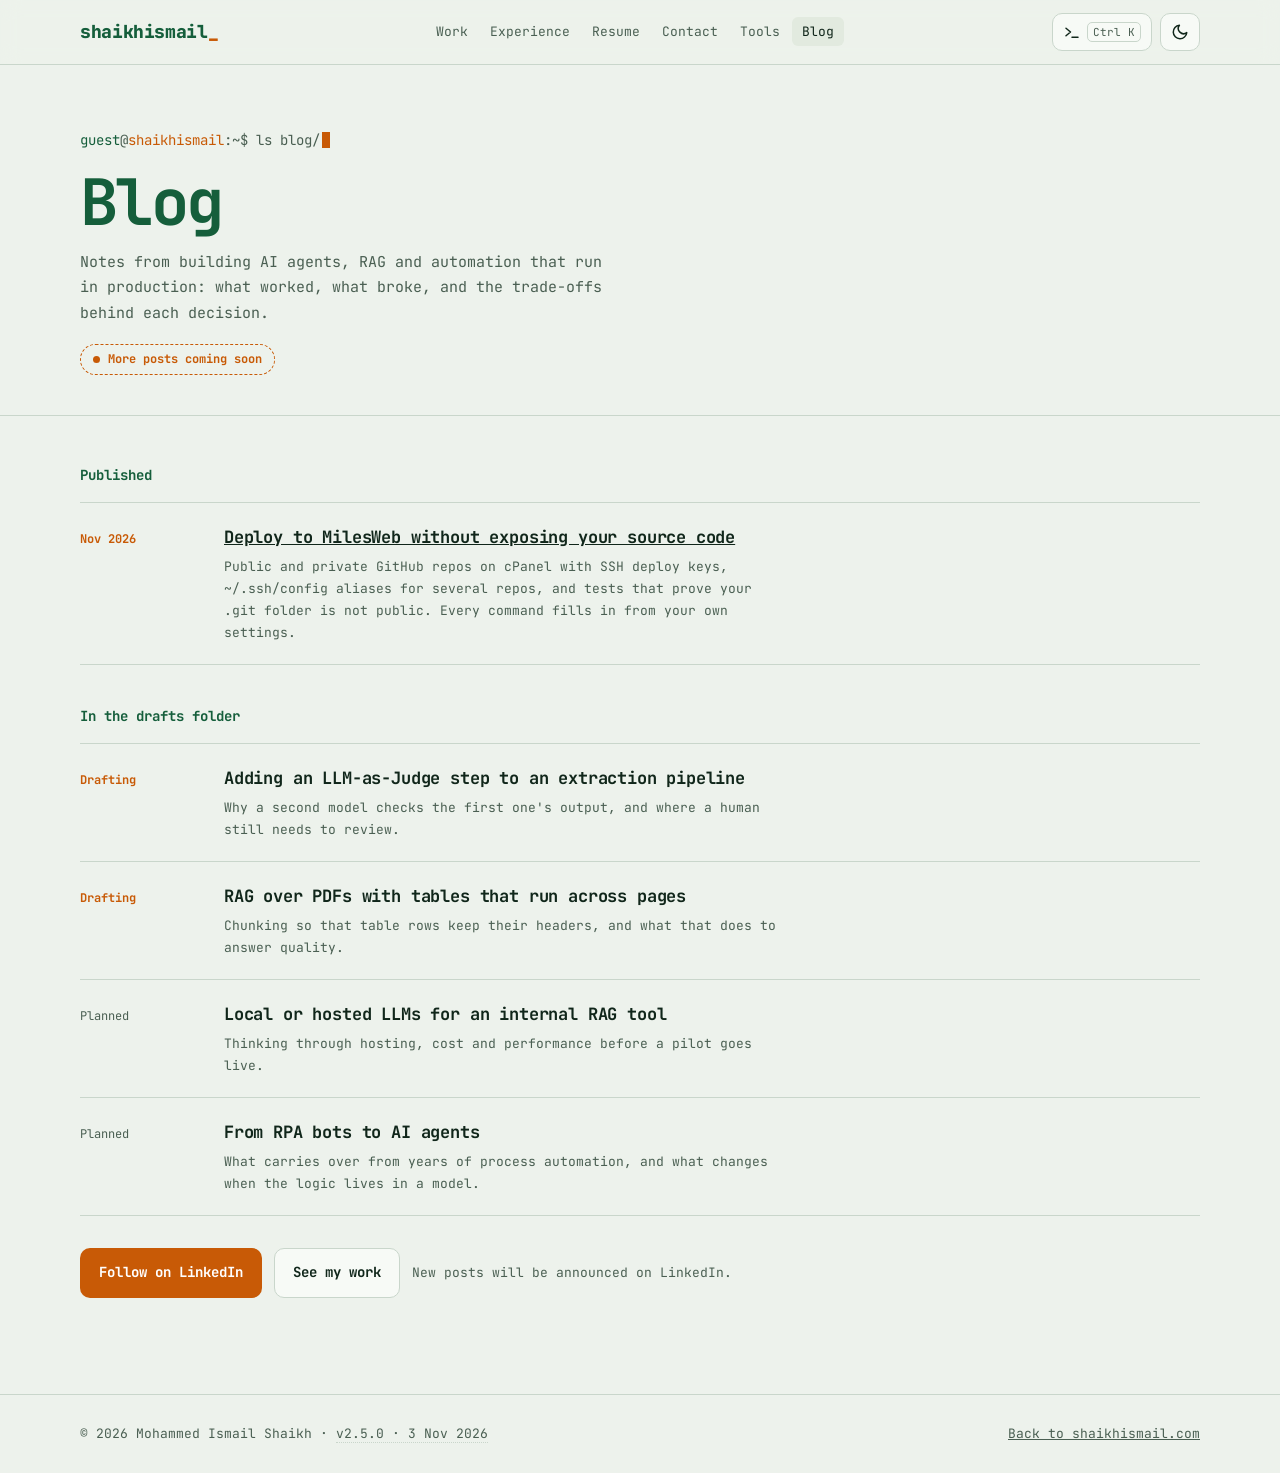
==== commit 417722a2: "Add blog guide: deploy to MilesWeb without exposing source code A configurable, step-by-step page at" ====
--- a/site/blog/index.html
+++ b/site/blog/index.html
@@ -5,7 +5,7 @@
 <meta name="viewport" content="width=device-width, initial-scale=1, viewport-fit=cover">
 <title>Blog — Ismail Shaikh</title>
 <meta name="claude:viewport-fit-sides" content="cover">
-<meta name="description" content="Notes by Ismail Shaikh on building AI agents, RAG and automation in production. Coming soon.">
+<meta name="description" content="Notes by Ismail Shaikh on building AI agents, RAG and automation in production, plus practical deployment guides.">
 <link rel="canonical" href="https://shaikhismail.com/blog/">
 <meta name="theme-color" content="#155E3B">
 <link rel="icon" href="data:image/svg+xml,<svg xmlns='http://www.w3.org/2000/svg' viewBox='0 0 100 100'><rect width='100' height='100' rx='22' fill='%23155E3B'/><text x='50' y='68' font-size='58' text-anchor='middle' fill='%23F5821F' font-family='monospace' font-weight='bold'>i</text></svg>">
@@ -57,11 +57,15 @@
       <div class="prompt" aria-hidden="true"><span class="u">guest</span>@<span class="d">shaikhismail</span>:~$ ls blog/<span class="caret"></span></div>
       <h1>Blog</h1>
       <p>Notes from building AI agents, RAG and automation that run in production: what worked, what broke, and the trade-offs behind each decision.</p>
-      <span class="soon-pill"><span class="dot"></span>First posts coming soon</span>
+      <span class="soon-pill"><span class="dot"></span>More posts coming soon</span>
     </div>
   </section>
   <section style="padding-top:48px">
     <div class="wrap">
+      <h2 class="sub">Published</h2>
+      <ul class="drafts" style="margin-bottom:40px">
+        <li><span class="st"><b>Nov 2026</b></span><div><h3><a href="milesweb-secure-deploy/">Deploy to MilesWeb without exposing your source code</a></h3><p>Public and private GitHub repos on cPanel with SSH deploy keys, ~/.ssh/config aliases for several repos, and tests that prove your .git folder is not public. Every command fills in from your own settings.</p></div></li>
+      </ul>
       <h2 class="sub">In the drafts folder</h2>
       <ul class="drafts">
         <li><span class="st"><b>Drafting</b></span><div><h3>Adding an LLM-as-Judge step to an extraction pipeline</h3><p>Why a second model checks the first one's output, and where a human still needs to review.</p></div></li>
@@ -81,7 +85,7 @@
 <footer class="site">
   <div class="wrap">
     <span>&copy; <span id="yr">2026</span> Mohammed Ismail Shaikh · <a id="ver" class="ver" href="https://github.com/mdism/mdism/blob/main/CHANGELOG.md" target="_blank" rel="noopener" title="What changed in this version">v2.5.0</a></span>
-    <span><a href="../privacy/">Privacy Policy</a> · <a href="../">Back to shaikhismail.com</a></span>
+    <span><a href="../">Back to shaikhismail.com</a></span>
   </div>
 </footer>
 
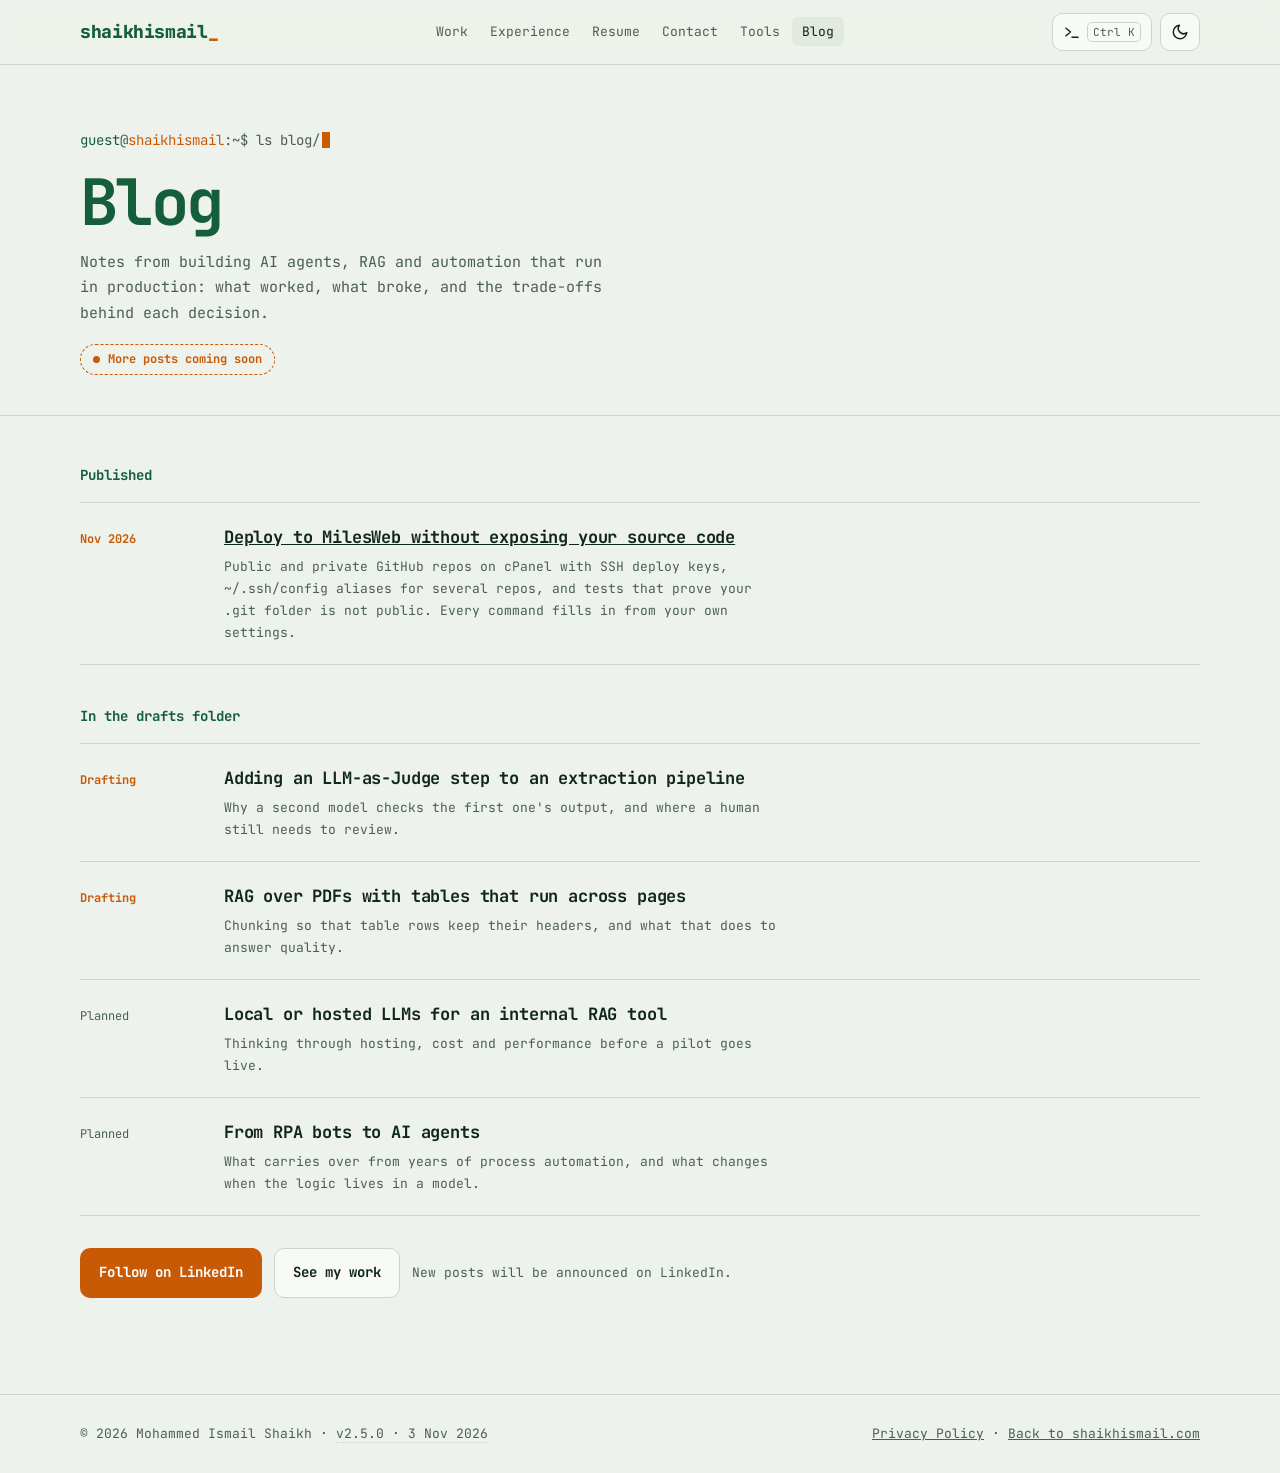
==== commit 8f1579fb: "Merge pull request #10 from mdism/claude/project-thread-meguox Add draft privacy policy page and foo" ====
--- a/site/blog/index.html
+++ b/site/blog/index.html
@@ -85,7 +85,7 @@
 <footer class="site">
   <div class="wrap">
     <span>&copy; <span id="yr">2026</span> Mohammed Ismail Shaikh · <a id="ver" class="ver" href="https://github.com/mdism/mdism/blob/main/CHANGELOG.md" target="_blank" rel="noopener" title="What changed in this version">v2.5.0</a></span>
-    <span><a href="../">Back to shaikhismail.com</a></span>
+    <span><a href="../privacy/">Privacy Policy</a> · <a href="../">Back to shaikhismail.com</a></span>
   </div>
 </footer>
 
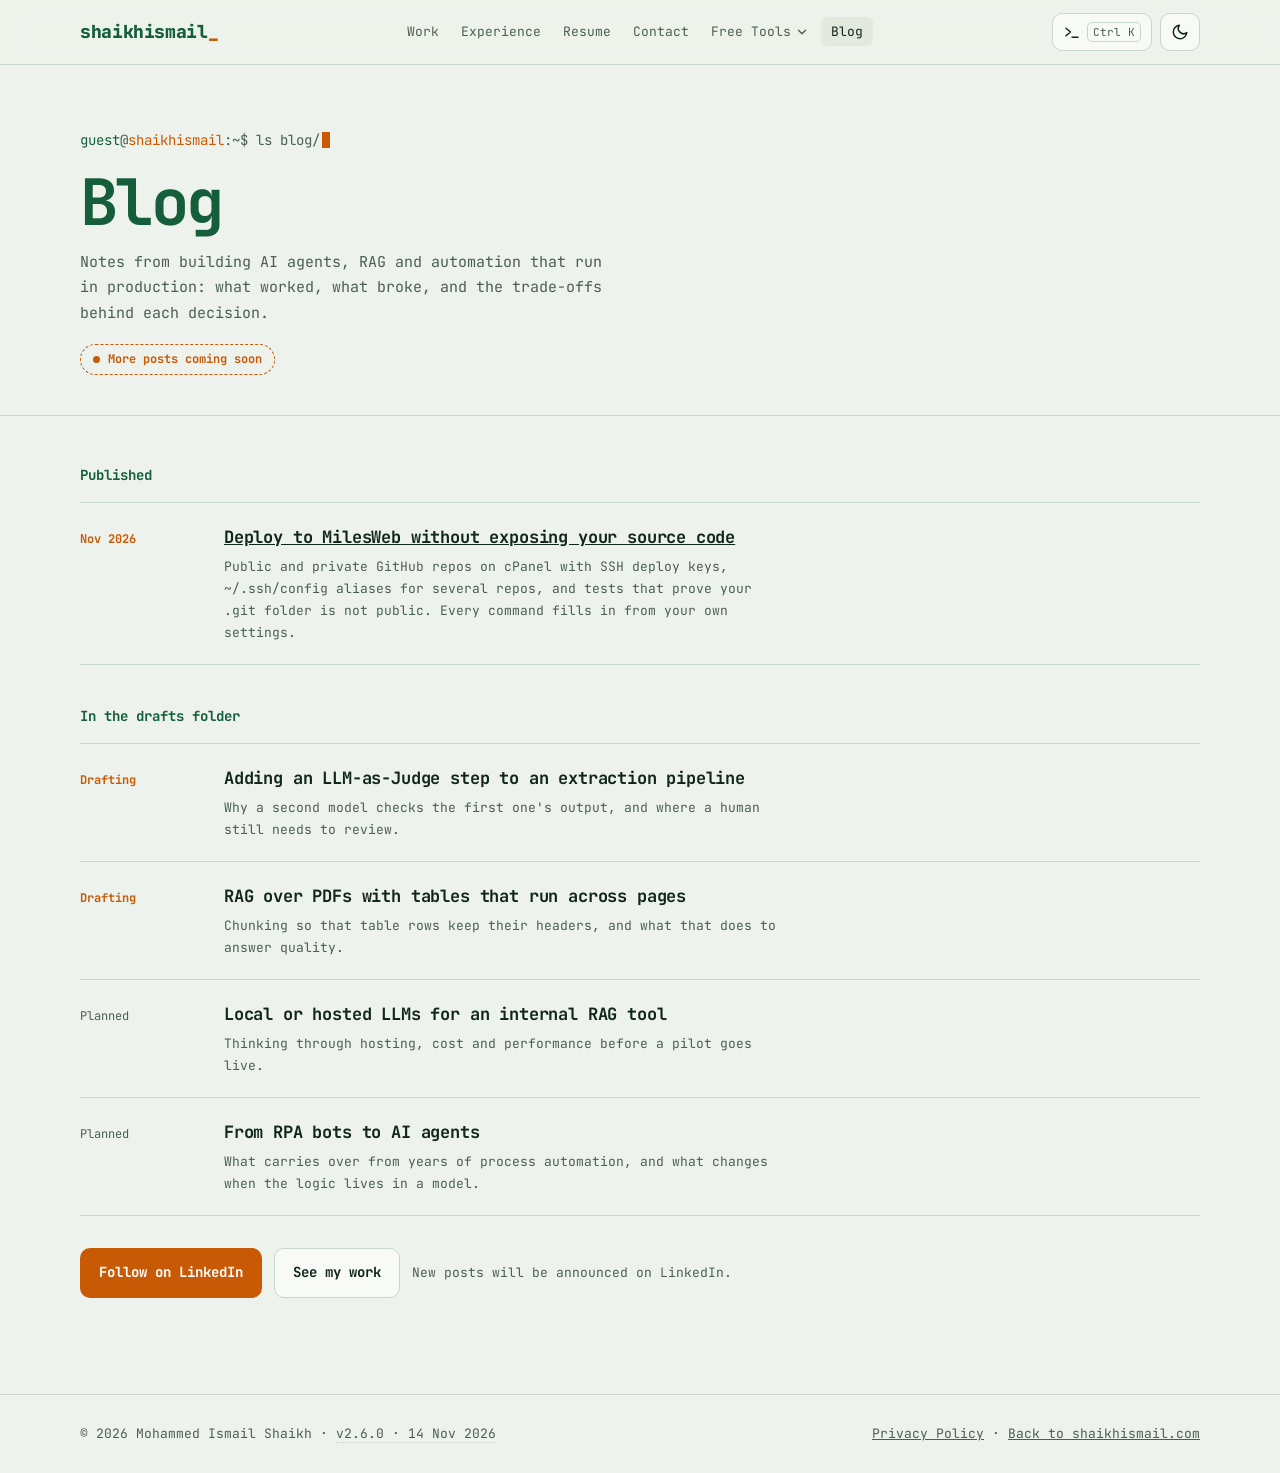
==== commit 489f95b8: "Add industry-grouped Free Tools menu and industry filters on /tools - New site/assets/js/tools-data." ====
--- a/site/blog/index.html
+++ b/site/blog/index.html
@@ -20,7 +20,7 @@
     } catch (e) {}
   })();
 </script>
-<link rel="stylesheet" href="../assets/css/site.css?v=2.5.0">
+<link rel="stylesheet" href="../assets/css/site.css?v=2.6.0">
 </head>
 <body data-base="../">
 
@@ -32,7 +32,7 @@
       <li><a href="../#experience">Experience</a></li>
       <li><a href="../#resume">Resume</a></li>
       <li><a href="../#contact">Contact</a></li>
-      <li><a href="../tools/">Tools</a></li>
+      <li class="has-drop" id="toolsNav"><a href="../tools/">Free Tools</a></li>
       <li><a href="./" aria-current="page">Blog</a></li>
     </ul>
     <div class="nav-right">
@@ -84,11 +84,12 @@
 
 <footer class="site">
   <div class="wrap">
-    <span>&copy; <span id="yr">2026</span> Mohammed Ismail Shaikh · <a id="ver" class="ver" href="https://github.com/mdism/mdism/blob/main/CHANGELOG.md" target="_blank" rel="noopener" title="What changed in this version">v2.5.0</a></span>
+    <span>&copy; <span id="yr">2026</span> Mohammed Ismail Shaikh · <a id="ver" class="ver" href="https://github.com/mdism/mdism/blob/main/CHANGELOG.md" target="_blank" rel="noopener" title="What changed in this version">v2.6.0</a></span>
     <span><a href="../privacy/">Privacy Policy</a> · <a href="../">Back to shaikhismail.com</a></span>
   </div>
 </footer>
 
-<script src="../assets/js/site.js?v=2.5.0"></script>
+<script src="../assets/js/tools-data.js?v=2.6.0"></script>
+<script src="../assets/js/site.js?v=2.6.0"></script>
 </body>
 </html>
--- a/site/assets/css/site.css
+++ b/site/assets/css/site.css
@@ -144,6 +144,26 @@
 }
 .menu-btn { display: none; }
 
+/* Free Tools dropdown */
+.nav ul { align-items: center; }
+.has-drop { position: relative; }
+.drop-btn { font: inherit; font-size: 13px; color: var(--ink-soft); background: transparent; border: 0; padding: 6px 10px; border-radius: 6px; cursor: pointer; display: inline-flex; align-items: center; gap: 4px; line-height: inherit; }
+.drop-btn svg { width: 14px; height: 14px; transition: transform .15s; }
+.drop-btn:hover, .drop-btn[aria-current="page"], .drop-btn[aria-expanded="true"] { color: var(--ink); background: var(--bg-alt); }
+.drop-btn[aria-expanded="true"] svg { transform: rotate(180deg); }
+.drop {
+  position: absolute; top: calc(100% + 8px); left: 0; z-index: 25; width: 290px;
+  background: var(--surface); border: 1px solid var(--line); border-radius: 12px;
+  box-shadow: 0 24px 60px -30px rgba(0,0,0,.45); padding: 8px; display: grid; gap: 2px;
+}
+.drop-group + .drop-group { border-top: 1px solid var(--line); margin-top: 4px; padding-top: 4px; }
+.nav ul .drop a { display: flex; padding: 6px 10px; }
+.nav ul .drop .drop-h { font-size: 11px; font-weight: 700; color: var(--green); text-transform: uppercase; letter-spacing: .06em; }
+.nav ul .drop .drop-item { justify-content: space-between; align-items: baseline; gap: 12px; color: var(--ink); }
+.drop-item b { font-weight: 500; }
+.drop-item small { font-size: 11px; color: var(--orange); white-space: nowrap; }
+.nav ul .drop .drop-all { border-top: 1px solid var(--line); margin-top: 4px; border-radius: 0 0 6px 6px; padding-top: 10px; color: var(--green); font-weight: 700; }
+
 /* ============ BUTTONS ============ */
 .cta-row { display: flex; flex-wrap: wrap; gap: 12px; }
 .btn {
@@ -365,6 +385,21 @@
 .badge.soon { border: 1px solid var(--orange); color: var(--orange); }
 .tool.soon { border-style: dashed; }
 .tool.soon .ico { background: color-mix(in srgb, var(--orange) 14%, transparent); color: var(--orange); }
+/* Industry tools (tools page) */
+.tools-sec { padding-block: 48px 0; }
+.tools-sec:last-of-type { padding-bottom: 96px; }
+.tools-head { display: flex; flex-wrap: wrap; align-items: center; justify-content: space-between; gap: 12px 20px; margin-bottom: 20px; }
+.tools-head h2 { margin: 0; font-size: clamp(20px, 2.4vw, 26px); font-weight: 800; letter-spacing: -.02em; }
+.chips { display: flex; flex-wrap: wrap; gap: 8px; }
+.chip { font: inherit; font-size: 13px; padding: 5px 12px; border-radius: 999px; border: 1px solid var(--line); background: var(--surface); color: var(--ink-soft); cursor: pointer; }
+.chip:hover { border-color: var(--green); color: var(--green); }
+.chip[aria-pressed="true"] { background: var(--green); border-color: var(--green); color: var(--bg); font-weight: 700; }
+.itool h3 { display: flex; flex-wrap: wrap; align-items: baseline; gap: 4px 10px; }
+.itool .type { font-size: 11px; font-weight: 700; color: var(--orange); }
+.itool .tag { font-size: 12px; padding: 3px 9px; background: var(--bg); }
+.tool-cta { display: flex; flex-wrap: wrap; gap: 10px; margin-top: 4px; }
+.tool-cta .btn { padding: 9px 14px; font-size: 13px; }
+
 .page-hero { padding-block: 64px 40px; border-bottom: 1px solid var(--line); }
 .page-hero h1 { margin: 0; font-size: clamp(36px, 6vw, 64px); letter-spacing: -.04em; line-height: 1.05; color: var(--green); }
 .page-hero p { margin: 14px 0 0; color: var(--ink-soft); max-width: 60ch; }
@@ -434,6 +469,11 @@
   }
   .nav ul.open { display: flex; }
   .nav ul a { display: block; padding: 12px 4px; font-size: 15px; }
+  .nav ul { align-items: stretch; }
+  .drop-btn { width: 100%; justify-content: space-between; padding: 12px 4px; font-size: 15px; }
+  .drop { position: static; width: auto; box-shadow: none; margin: 0 0 8px; }
+  .nav ul .drop a { padding: 8px 10px; font-size: 14px; }
+  .nav ul .drop .drop-h { font-size: 11px; }
 }
 @media (max-width: 560px) {
   .stats { grid-template-columns: repeat(2, minmax(0, 1fr)); }
